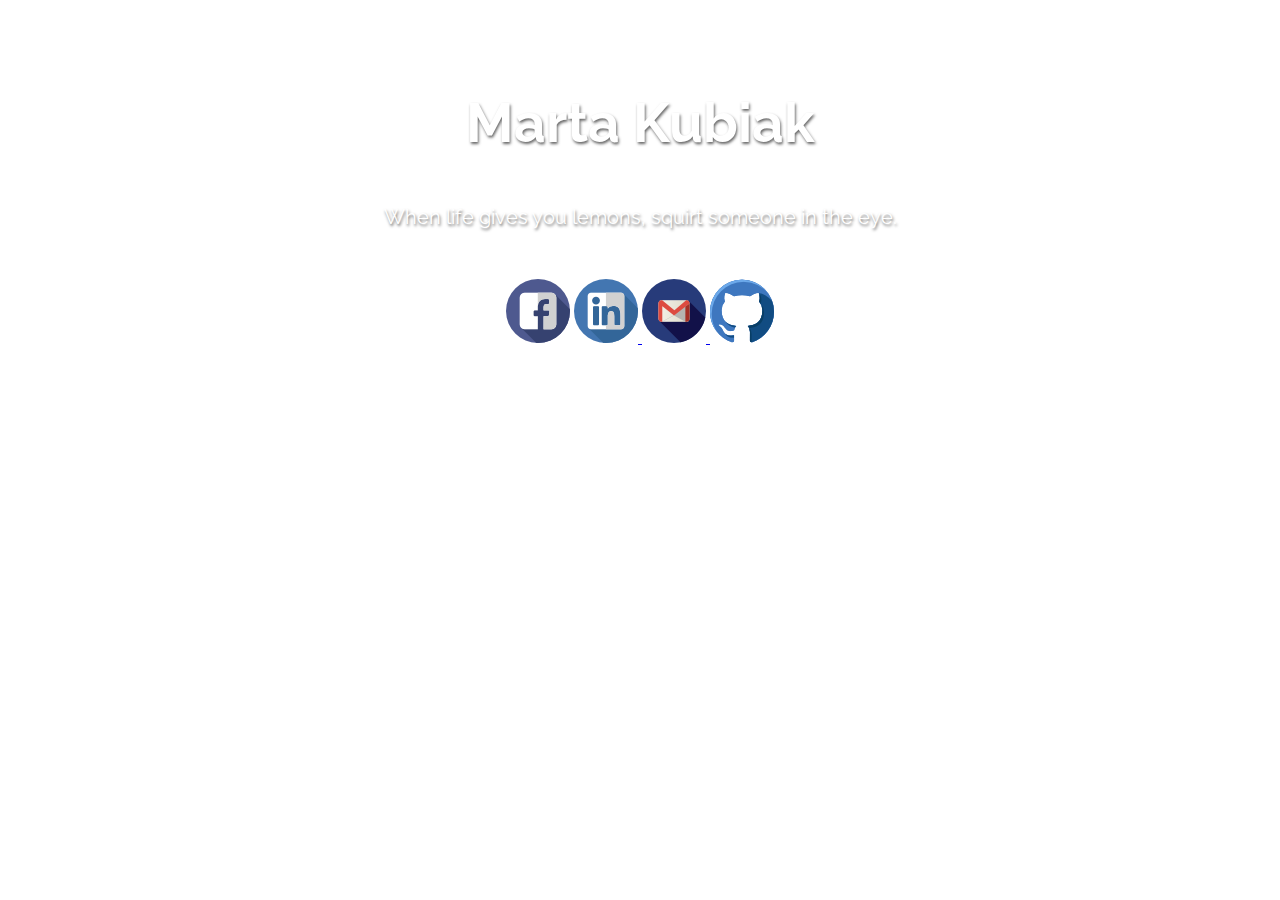
==== index.html @ 48a2abac "Rename businesscard.html to index.html, move styles.css to separate directory, animate texts and ico" ====
<!DOCTYPE HTML>
<html>
	<head>
        <meta charset="utf-8" />
        <title>Marta Kubiak</title>
		<meta name="Card" content="My business card" />
    <link href="styles\style.css" rel="stylesheet">
    <link href="https://fonts.googleapis.com/css?family=Raleway" rel="stylesheet">
    
	</head>
	<body>

		<div class="introduction">
			<h1>Marta Kubiak</h1>
            <p>When life gives you lemons, squirt someone in the eye.</p>
            <p> </p>
        </div>
            
		<div class="nav">
            <h4>
                <center>
                <a href="https://www.facebook.com/"><img src="img\facebook-icon.png" alt="Facebook"></a>
                <a href="https://pl.linkedin.com"> <img src="img\linkedin-icon.png" alt="Linkedin"/> </a>
                <a href="https://mail.google.com/mail/u/0/#inbox"> <img src="img\gmail-icon.png" alt="Gmail"/> </a>
                <a href="https://github.com/"> <img src="img\github-icon.png" alt="Github"/> </a>
                </center>
            </h4>
        </div>
    
	</body>
</html>
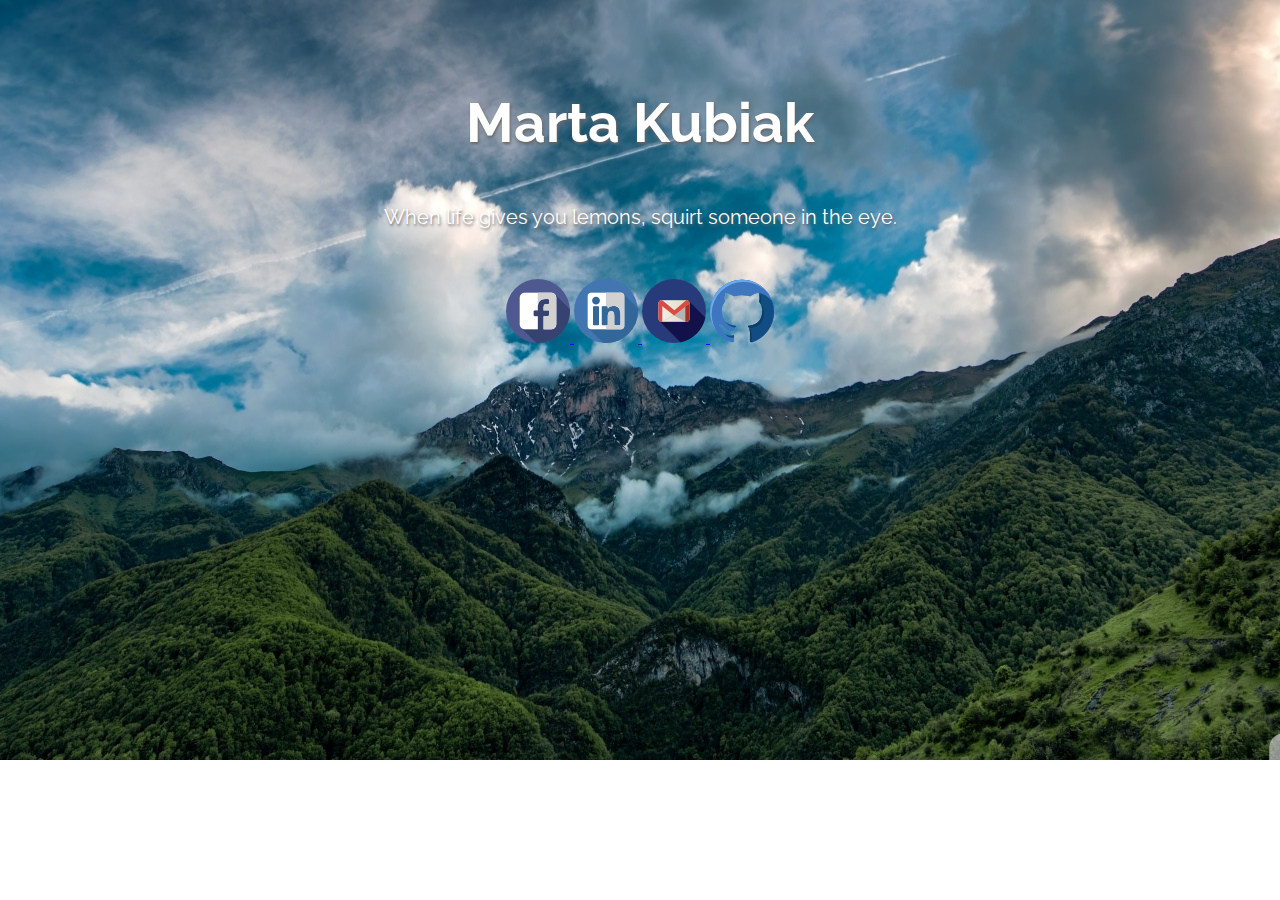
==== commit f10126d2: "Fix backgroud image" ====
--- a/index.html
+++ b/index.html
@@ -1,31 +1,37 @@
 <!DOCTYPE HTML>
 <html>
-	<head>
-        <meta charset="utf-8" />
-        <title>Marta Kubiak</title>
-		<meta name="Card" content="My business card" />
+
+<head>
+    <meta charset="utf-8" />
+    <title>Marta Kubiak</title>
+    <meta name="Card" content="My business card" />
     <link href="styles\style.css" rel="stylesheet">
     <link href="https://fonts.googleapis.com/css?family=Raleway" rel="stylesheet">
-    
-	</head>
-	<body>
 
-		<div class="introduction">
-			<h1>Marta Kubiak</h1>
-            <p>When life gives you lemons, squirt someone in the eye.</p>
-            <p> </p>
-        </div>
-            
-		<div class="nav">
-            <h4>
-                <center>
-                <a href="https://www.facebook.com/"><img src="img\facebook-icon.png" alt="Facebook"></a>
-                <a href="https://pl.linkedin.com"> <img src="img\linkedin-icon.png" alt="Linkedin"/> </a>
-                <a href="https://mail.google.com/mail/u/0/#inbox"> <img src="img\gmail-icon.png" alt="Gmail"/> </a>
-                <a href="https://github.com/"> <img src="img\github-icon.png" alt="Github"/> </a>
-                </center>
-            </h4>
-        </div>
-    
-	</body>
+</head>
+
+<body>
+    <div class="introduction">
+        <h1>Marta Kubiak</h1>
+        <p>When life gives you lemons, squirt someone in the eye.</p>
+        <p> </p>
+    </div>
+
+    <div class="nav">
+        <h4>
+            <center>
+                <a href="https://www.facebook.com/">
+                    <img src="img\facebook-icon.png" alt="Facebook">
+                </a>
+                <a href="https://pl.linkedin.com">
+                    <img src="img\linkedin-icon.png" alt="Linkedin" /> </a>
+                <a href="https://mail.google.com/mail/u/0/#inbox">
+                    <img src="img\gmail-icon.png" alt="Gmail" /> </a>
+                <a href="https://github.com/">
+                    <img src="img\github-icon.png" alt="Github" /> </a>
+            </center>
+        </h4>
+    </div>
+</body>
+
 </html>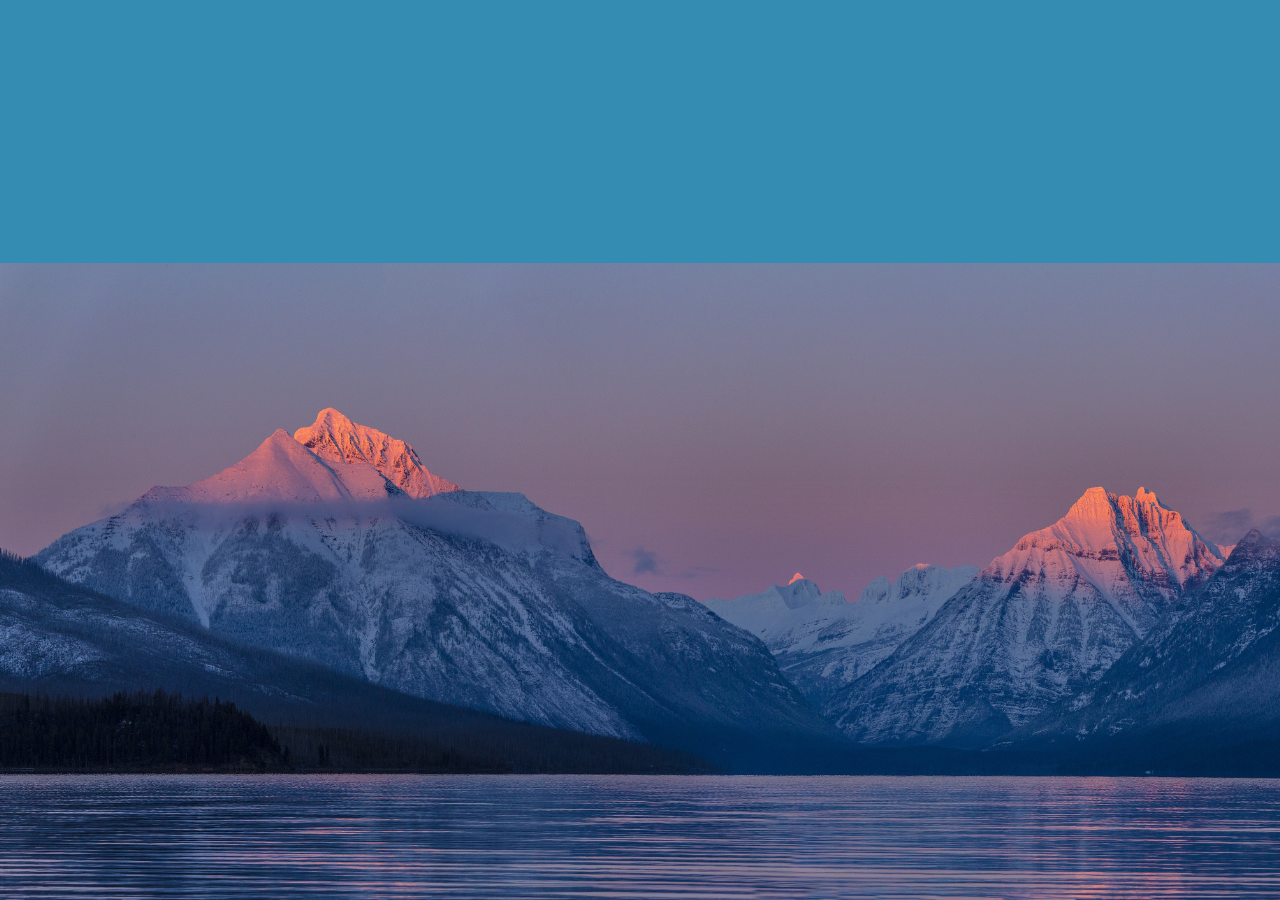
==== commit 157757f9: "fix background and animation" ====
--- a/index.html
+++ b/index.html
@@ -12,25 +12,30 @@
 
 <body>
     <div class="introduction">
+        <div class="bg"></div>
+        <div class="box">
         <h1>Marta Kubiak</h1>
         <p>When life gives you lemons, squirt someone in the eye.</p>
-        <p> </p>
-    </div>
-
     <div class="nav">
-        <h4>
-            <center>
+            <div class="nav-item">
                 <a href="https://www.facebook.com/">
                     <img src="img\facebook-icon.png" alt="Facebook">
                 </a>
+                </div>
+                <div class="nav-item">
                 <a href="https://pl.linkedin.com">
                     <img src="img\linkedin-icon.png" alt="Linkedin" /> </a>
-                <a href="https://mail.google.com/mail/u/0/#inbox">
+                    </div>
+                    <div class="nav-item">
+                    <a href="https://mail.google.com/mail/u/0/#inbox">
                     <img src="img\gmail-icon.png" alt="Gmail" /> </a>
-                <a href="https://github.com/">
+                </div>
+                <div class="nav-item"></div>
+                    <a href="https://github.com/">
                     <img src="img\github-icon.png" alt="Github" /> </a>
-            </center>
-        </h4>
+                        </div>
+                        </div>
+                        </div>
     </div>
 </body>
 
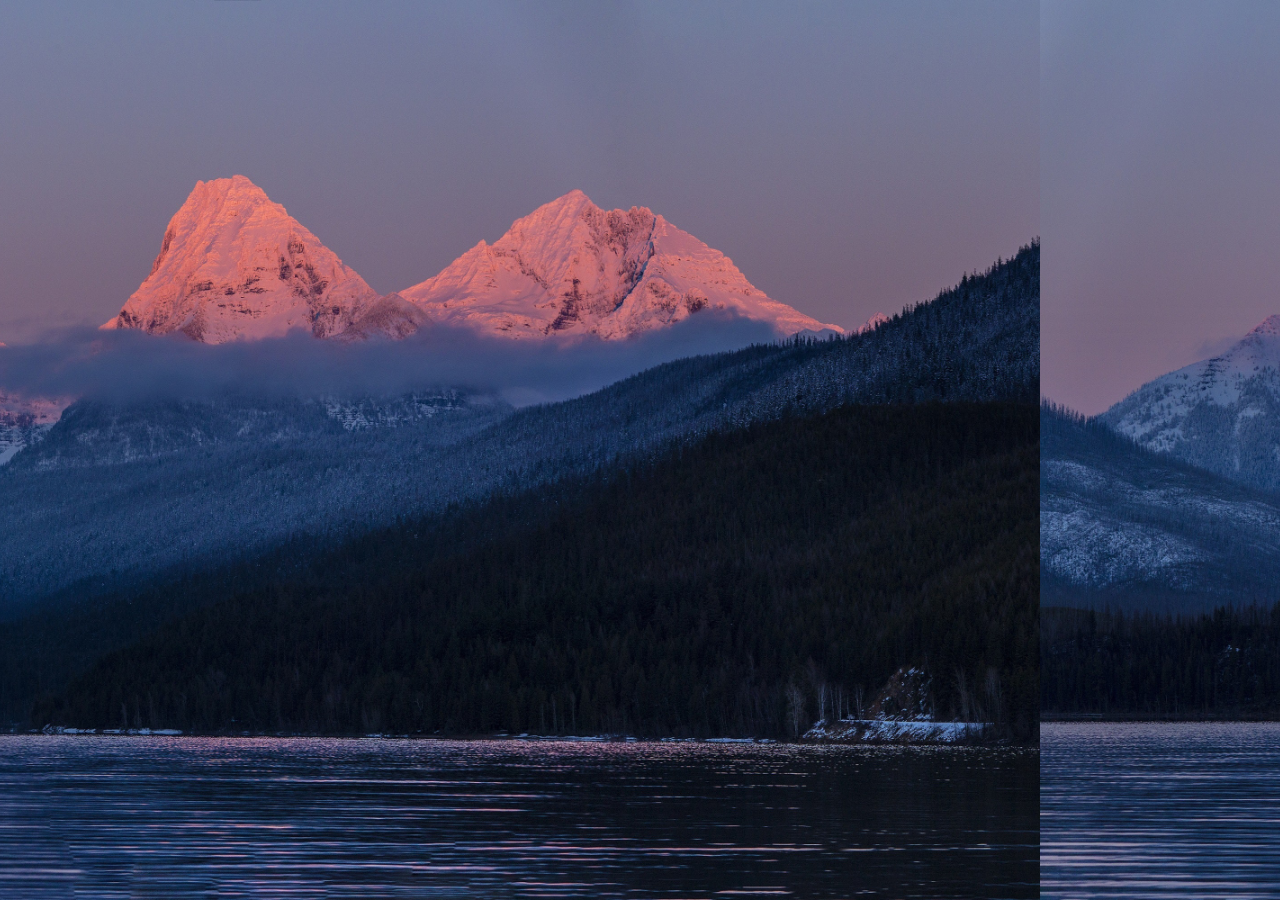
==== commit f94e671a: "fix css" ====
--- a/index.html
+++ b/index.html
@@ -1,11 +1,12 @@
 <!DOCTYPE HTML>
-<html>
+<html lang="pl">
 
 <head>
-    <meta charset="utf-8" />
+    <meta charset="utf-8">
     <title>Marta Kubiak</title>
-    <meta name="Card" content="My business card" />
-    <link href="styles\style.css" rel="stylesheet">
+    <meta name="Card" content="My business card">
+    <meta http-equiv="X-UA-Compatibile" content="ie=edge">
+    <link href="styles\style.css" rel="stylesheet" type="text/css">
     <link href="https://fonts.googleapis.com/css?family=Raleway" rel="stylesheet">
 
 </head>
@@ -14,28 +15,28 @@
     <div class="introduction">
         <div class="bg"></div>
         <div class="box">
-        <h1>Marta Kubiak</h1>
-        <p>When life gives you lemons, squirt someone in the eye.</p>
-    <div class="nav">
-            <div class="nav-item">
-                <a href="https://www.facebook.com/">
-                    <img src="img\facebook-icon.png" alt="Facebook">
-                </a>
+            <h1>Marta Kubiak</h1>
+            <p>When life gives you lemons, squirt someone in the eye.</p>
+            <div class="nav">
+                <div class="nav-item">
+                    <a href="https://www.facebook.com/">
+                        <img src="img\facebook-icon.png" alt="Facebook">
+                    </a>
                 </div>
                 <div class="nav-item">
-                <a href="https://pl.linkedin.com">
-                    <img src="img\linkedin-icon.png" alt="Linkedin" /> </a>
-                    </div>
-                    <div class="nav-item">
+                    <a href="https://pl.linkedin.com">
+                        <img src="img\linkedin-icon.png" alt="Linkedin" /> </a>
+                </div>
+                <div class="nav-item">
                     <a href="https://mail.google.com/mail/u/0/#inbox">
-                    <img src="img\gmail-icon.png" alt="Gmail" /> </a>
+                        <img src="img\gmail-icon.png" alt="Gmail" /> </a>
                 </div>
                 <div class="nav-item"></div>
-                    <a href="https://github.com/">
+                <a href="https://github.com/">
                     <img src="img\github-icon.png" alt="Github" /> </a>
-                        </div>
-                        </div>
-                        </div>
+            </div>
+        </div>
+    </div>
     </div>
 </body>
 
